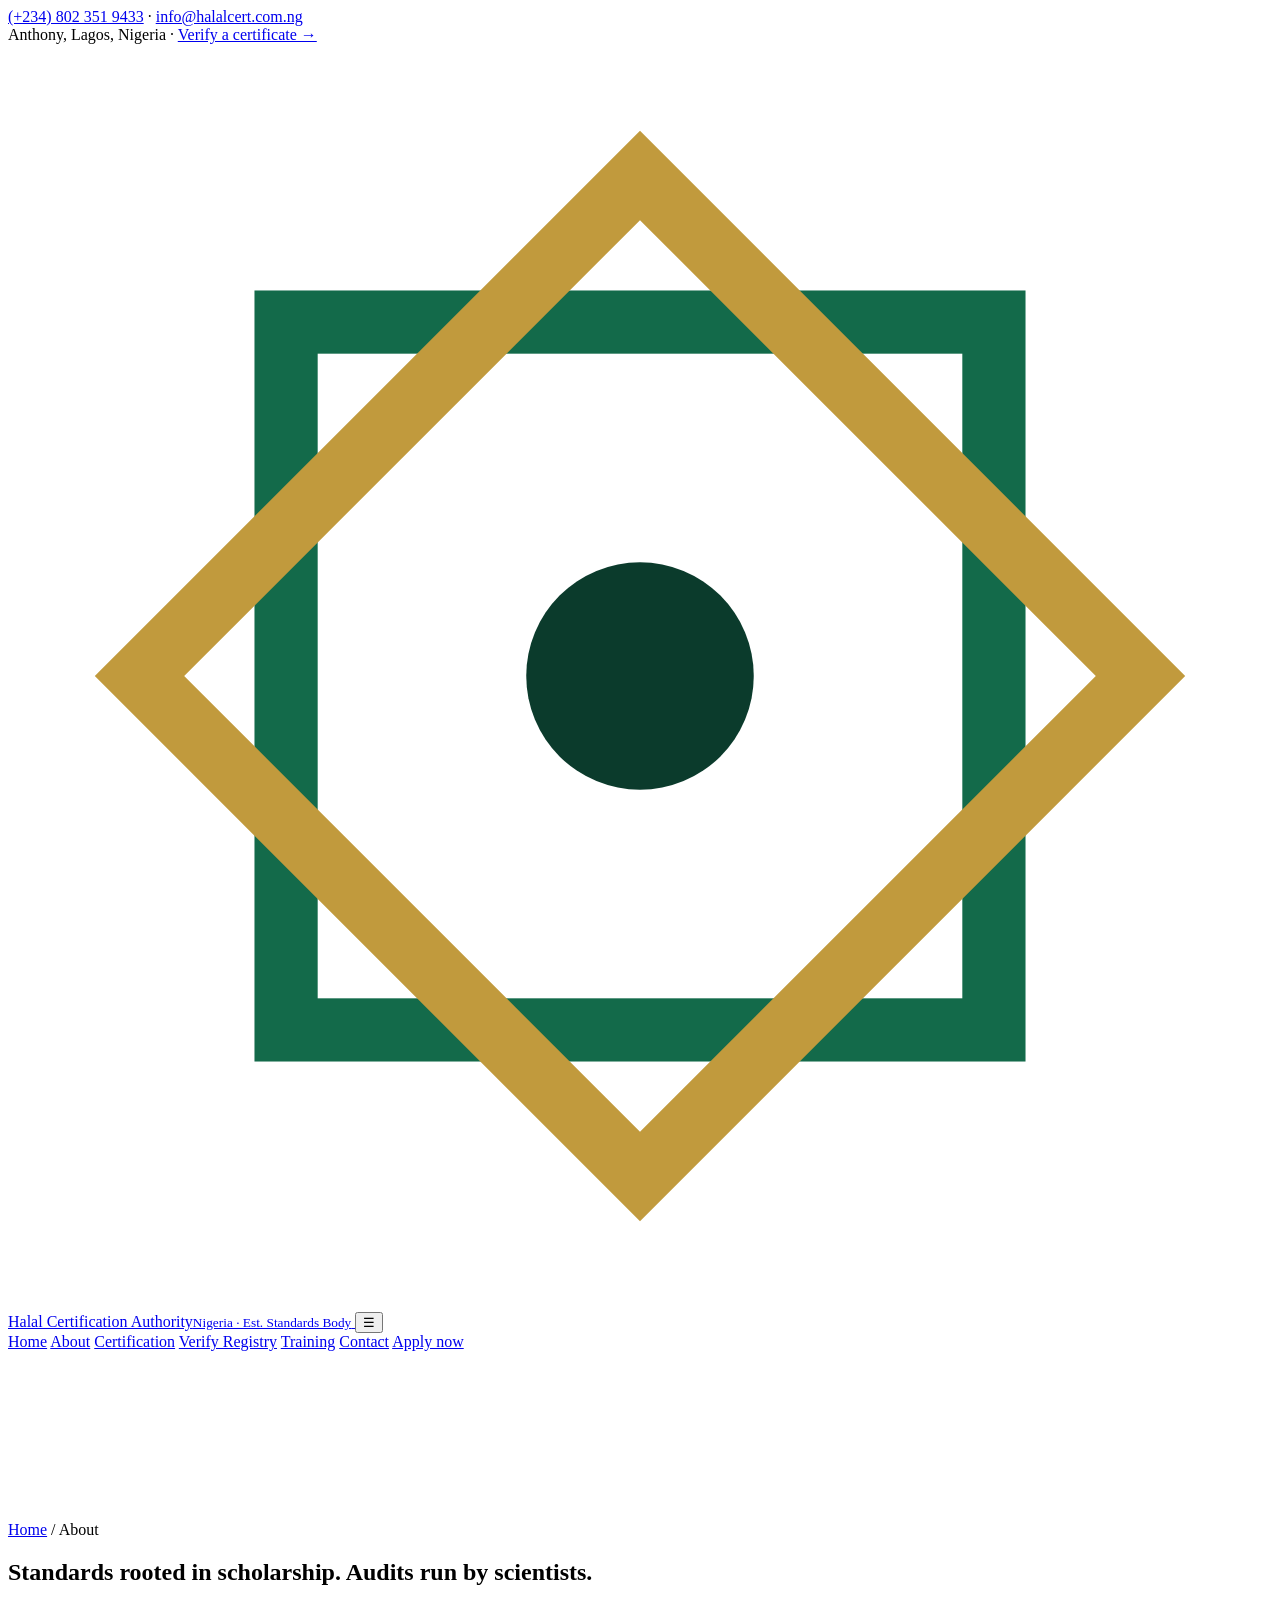
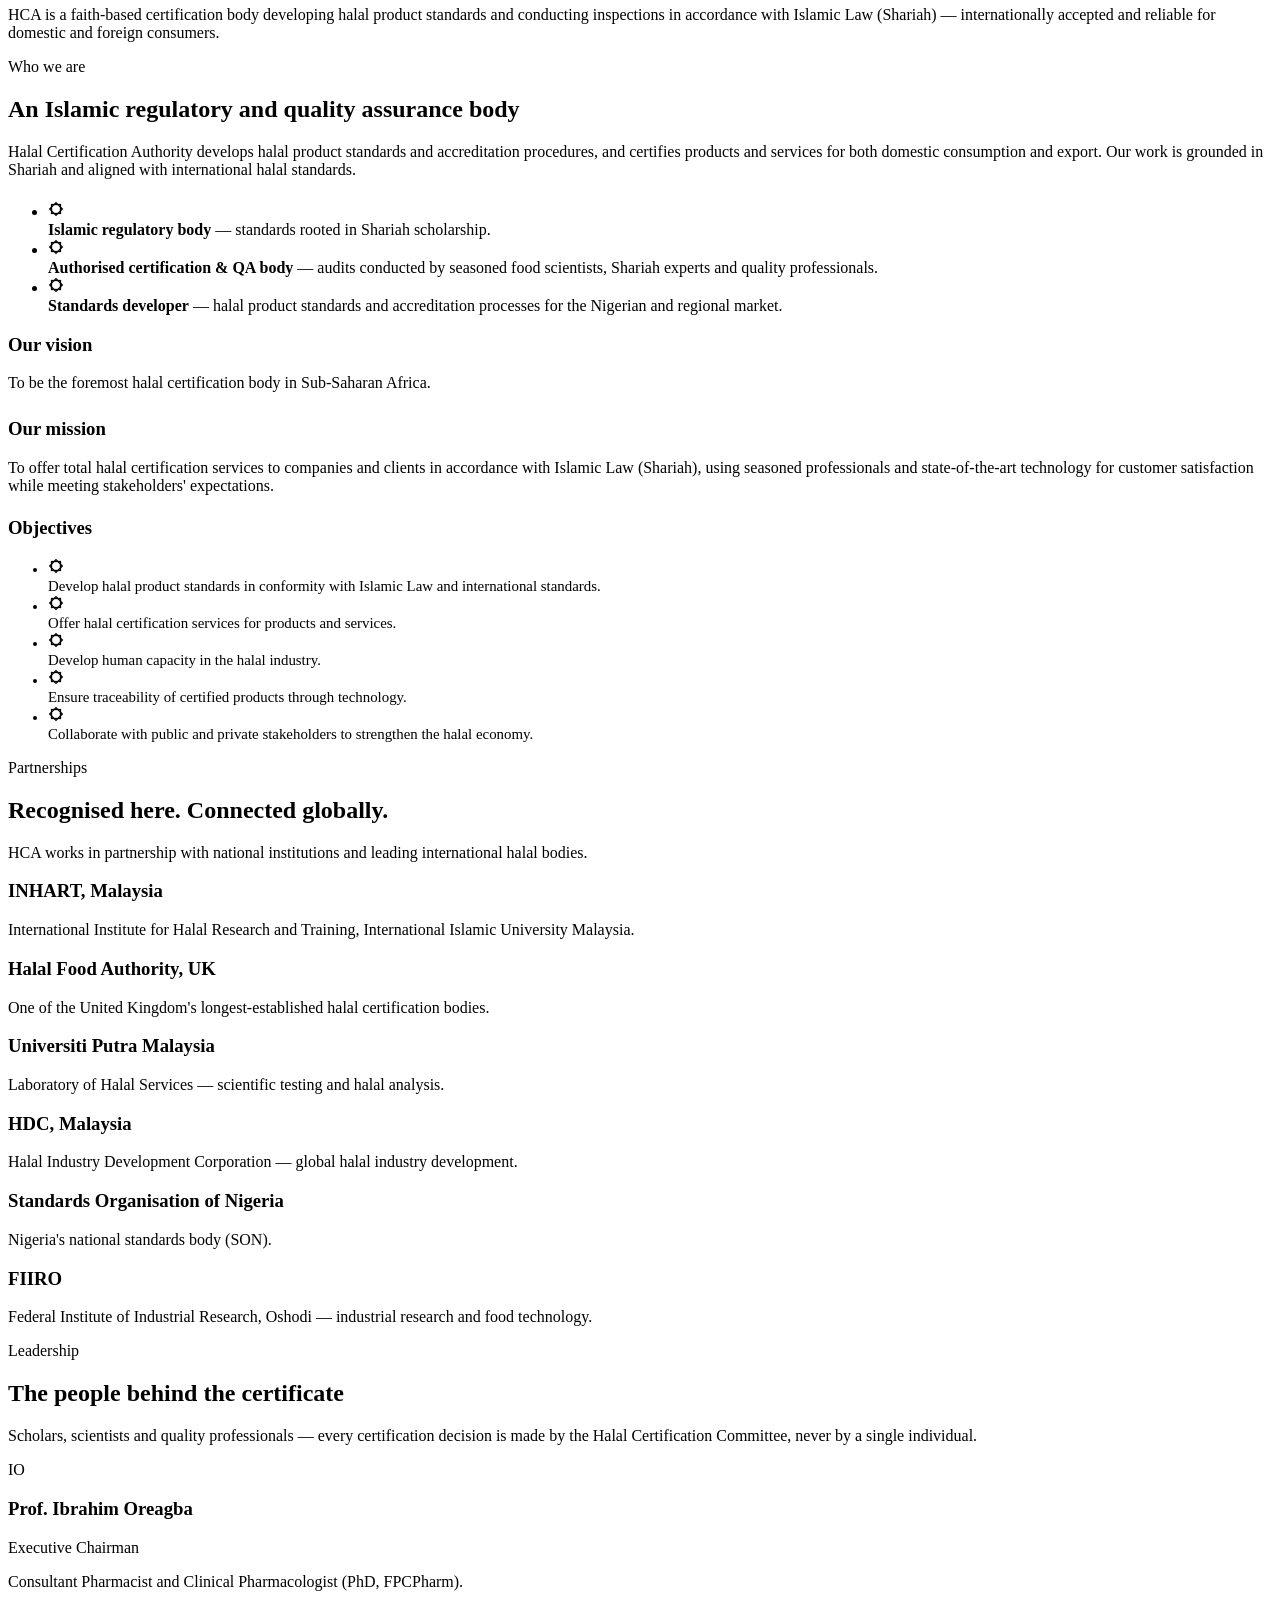
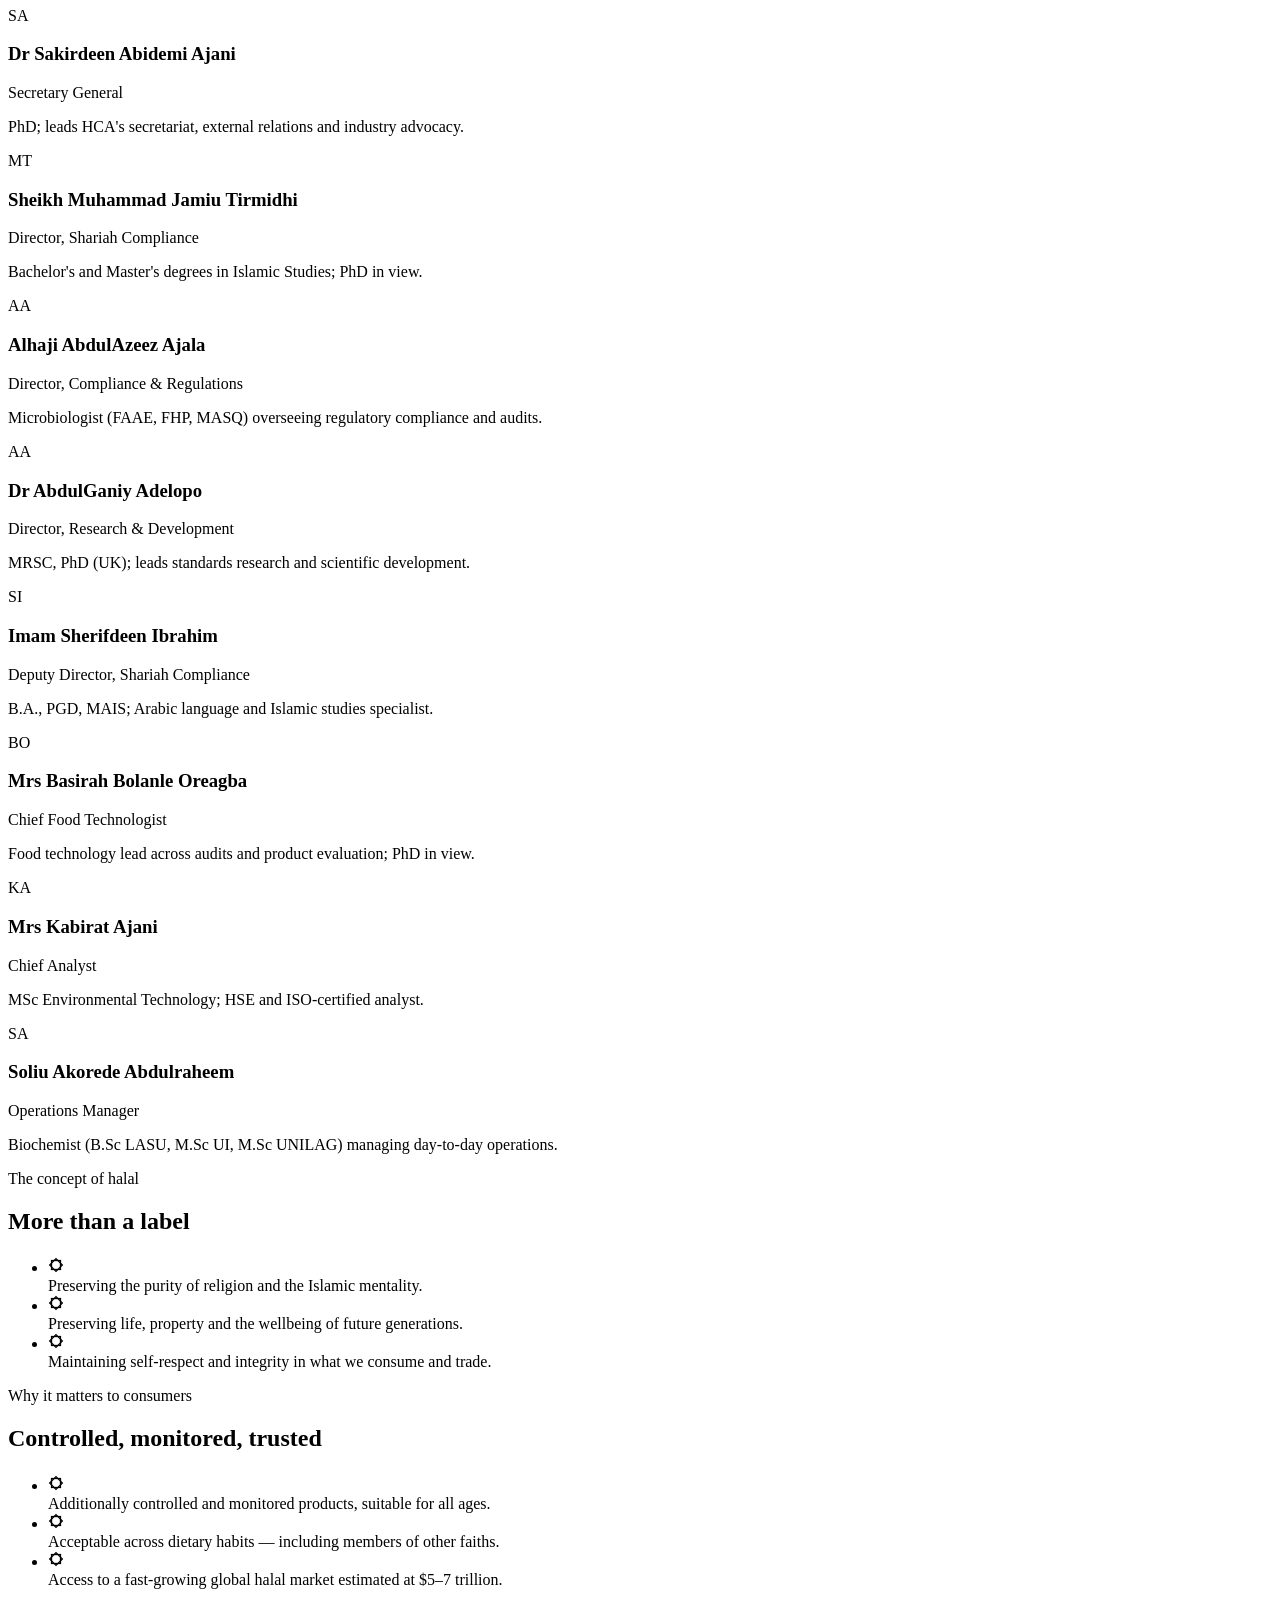
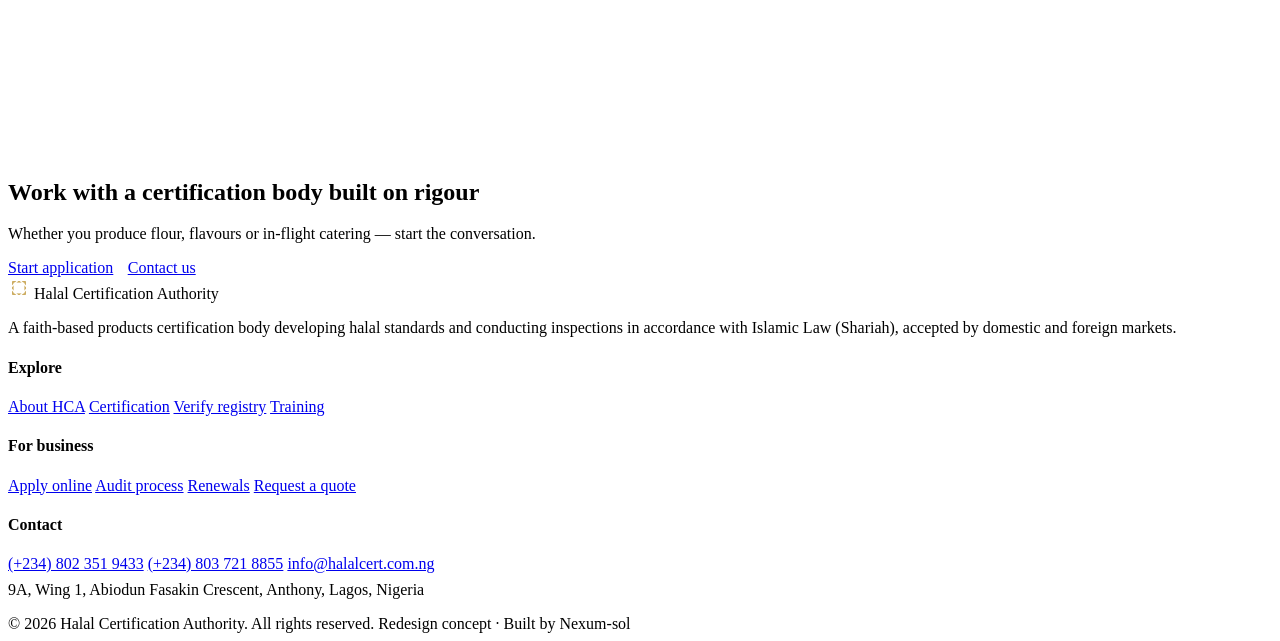
==== about.html @ 9e524f34 "Add files via upload" ====
<!DOCTYPE html>
<html lang="en">
<head>
<meta charset="UTF-8">
<meta name="viewport" content="width=device-width, initial-scale=1">
<title>About — Halal Certification Authority</title>
<meta name="description" content="Who HCA is: an Islamic regulatory and quality assurance body developing halal standards in Nigeria, with international partnerships and a leadership team of scholars and scientists.">
<link rel="preconnect" href="https://fonts.googleapis.com">
<link rel="preconnect" href="https://fonts.gstatic.com" crossorigin>
<link href="https://fonts.googleapis.com/css2?family=Marcellus&family=Albert+Sans:wght@400;500;600;700&family=IBM+Plex+Mono:wght@400;500&display=swap" rel="stylesheet">
<link rel="stylesheet" href="assets/styles.css">
</head>
<body>
<div class="topbar">
  <div class="wrap">
    <div><a href="tel:+2348023519433">(+234) 802 351 9433</a> · <a href="mailto:info@halalcert.com.ng">info@halalcert.com.ng</a></div>
    <div>Anthony, Lagos, Nigeria · <a href="verify.html">Verify a certificate →</a></div>
  </div>
</div>

<header class="site">
  <div class="wrap">
    <a class="brand" href="index.html" aria-label="Halal Certification Authority home">
      <svg class="mark" viewBox="0 0 100 100" aria-hidden="true">
        <rect x="22" y="22" width="56" height="56" fill="none" stroke="#136A4A" stroke-width="5"/>
        <rect x="22" y="22" width="56" height="56" fill="none" stroke="#C19A3D" stroke-width="5" transform="rotate(45 50 50)"/>
        <circle cx="50" cy="50" r="9" fill="#0B3B2C"/>
      </svg>
      <span class="name">Halal Certification Authority<small>Nigeria · Est. Standards Body</small></span>
    </a>
    <button id="navToggle" aria-expanded="false" aria-controls="mainNav" aria-label="Menu">☰</button>
    <nav class="main" id="mainNav">
      <a href="index.html">Home</a>
      <a href="about.html" aria-current="page">About</a>
      <a href="certification.html">Certification</a>
      <a href="verify.html">Verify Registry</a>
      <a href="training.html">Training</a>
      <a href="contact.html">Contact</a>
      <a class="btn" href="certification.html#apply">Apply now</a>
    </nav>
  </div>
</header>
<section class="page-hero">
  <svg class="pattern" aria-hidden="true" width="100%" height="100%">
    <defs>
      <pattern id="stars" width="120" height="120" patternUnits="userSpaceOnUse">
        <rect x="40" y="40" width="40" height="40" fill="none" stroke="#fff" stroke-width="1.5"/>
        <rect x="40" y="40" width="40" height="40" fill="none" stroke="#fff" stroke-width="1.5" transform="rotate(45 60 60)"/>
      </pattern>
    </defs>
    <rect width="100%" height="100%" fill="url(#stars)"/>
  </svg>
  <div class="wrap">
    <p class="crumb"><a href="index.html">Home</a> / About</p>
    <h1>Standards rooted in scholarship. Audits run by scientists.</h1>
    <p>HCA is a faith-based certification body developing halal product standards and conducting inspections in accordance with Islamic Law (Shariah) — internationally accepted and reliable for domestic and foreign consumers.</p>
  </div>
</section>

<section class="block">
  <div class="wrap">
    <div class="grid2" style="gap:3.5rem;align-items:start">
      <div>
        <p class="eyebrow">Who we are</p>
        <h2>An Islamic regulatory and quality assurance body</h2>
        <p class="lead" style="margin-top:1.2rem">Halal Certification Authority develops halal product standards and accreditation procedures, and certifies products and services for both domestic consumption and export. Our work is grounded in Shariah and aligned with international halal standards.</p>
        <ul class="list-rule" style="margin-top:1.4rem">
          <li><svg class="star" viewBox="0 0 100 100" width="16" height="16"><rect x="22" y="22" width="56" height="56" fill="none" stroke="currentColor" stroke-width="8"/><rect x="22" y="22" width="56" height="56" fill="none" stroke="currentColor" stroke-width="8" transform="rotate(45 50 50)"/></svg><div><strong>Islamic regulatory body</strong> — standards rooted in Shariah scholarship.</div></li>
          <li><svg class="star" viewBox="0 0 100 100" width="16" height="16"><rect x="22" y="22" width="56" height="56" fill="none" stroke="currentColor" stroke-width="8"/><rect x="22" y="22" width="56" height="56" fill="none" stroke="currentColor" stroke-width="8" transform="rotate(45 50 50)"/></svg><div><strong>Authorised certification &amp; QA body</strong> — audits conducted by seasoned food scientists, Shariah experts and quality professionals.</div></li>
          <li><svg class="star" viewBox="0 0 100 100" width="16" height="16"><rect x="22" y="22" width="56" height="56" fill="none" stroke="currentColor" stroke-width="8"/><rect x="22" y="22" width="56" height="56" fill="none" stroke="currentColor" stroke-width="8" transform="rotate(45 50 50)"/></svg><div><strong>Standards developer</strong> — halal product standards and accreditation processes for the Nigerian and regional market.</div></li>
        </ul>
      </div>
      <div>
        <div class="card" style="border-top:4px solid var(--gold)">
          <h3>Our vision</h3>
          <p style="margin-top:.4rem">To be the foremost halal certification body in Sub-Saharan Africa.</p>
          <h3 style="margin-top:1.6rem">Our mission</h3>
          <p style="margin-top:.4rem">To offer total halal certification services to companies and clients in accordance with Islamic Law (Shariah), using seasoned professionals and state-of-the-art technology for customer satisfaction while meeting stakeholders' expectations.</p>
        </div>
        <div class="card" style="margin-top:1.4rem">
          <h3>Objectives</h3>
          <ul class="list-rule" style="font-size:.93rem">
            <li><svg class="star" viewBox="0 0 100 100" width="16" height="16"><rect x="22" y="22" width="56" height="56" fill="none" stroke="currentColor" stroke-width="8"/><rect x="22" y="22" width="56" height="56" fill="none" stroke="currentColor" stroke-width="8" transform="rotate(45 50 50)"/></svg><div>Develop halal product standards in conformity with Islamic Law and international standards.</div></li>
            <li><svg class="star" viewBox="0 0 100 100" width="16" height="16"><rect x="22" y="22" width="56" height="56" fill="none" stroke="currentColor" stroke-width="8"/><rect x="22" y="22" width="56" height="56" fill="none" stroke="currentColor" stroke-width="8" transform="rotate(45 50 50)"/></svg><div>Offer halal certification services for products and services.</div></li>
            <li><svg class="star" viewBox="0 0 100 100" width="16" height="16"><rect x="22" y="22" width="56" height="56" fill="none" stroke="currentColor" stroke-width="8"/><rect x="22" y="22" width="56" height="56" fill="none" stroke="currentColor" stroke-width="8" transform="rotate(45 50 50)"/></svg><div>Develop human capacity in the halal industry.</div></li>
            <li><svg class="star" viewBox="0 0 100 100" width="16" height="16"><rect x="22" y="22" width="56" height="56" fill="none" stroke="currentColor" stroke-width="8"/><rect x="22" y="22" width="56" height="56" fill="none" stroke="currentColor" stroke-width="8" transform="rotate(45 50 50)"/></svg><div>Ensure traceability of certified products through technology.</div></li>
            <li><svg class="star" viewBox="0 0 100 100" width="16" height="16"><rect x="22" y="22" width="56" height="56" fill="none" stroke="currentColor" stroke-width="8"/><rect x="22" y="22" width="56" height="56" fill="none" stroke="currentColor" stroke-width="8" transform="rotate(45 50 50)"/></svg><div>Collaborate with public and private stakeholders to strengthen the halal economy.</div></li>
          </ul>
        </div>
      </div>
    </div>
  </div>
</section>

<section class="block tint">
  <div class="wrap">
    <div class="sect-head">
      <p class="eyebrow">Partnerships</p>
      <h2>Recognised here. Connected globally.</h2>
      <p class="lead">HCA works in partnership with national institutions and leading international halal bodies.</p>
    </div>
    <div class="grid3">
      <div class="card"><h3>INHART, Malaysia</h3><p>International Institute for Halal Research and Training, International Islamic University Malaysia.</p></div>
      <div class="card"><h3>Halal Food Authority, UK</h3><p>One of the United Kingdom's longest-established halal certification bodies.</p></div>
      <div class="card"><h3>Universiti Putra Malaysia</h3><p>Laboratory of Halal Services — scientific testing and halal analysis.</p></div>
      <div class="card"><h3>HDC, Malaysia</h3><p>Halal Industry Development Corporation — global halal industry development.</p></div>
      <div class="card"><h3>Standards Organisation of Nigeria</h3><p>Nigeria's national standards body (SON).</p></div>
      <div class="card"><h3>FIIRO</h3><p>Federal Institute of Industrial Research, Oshodi — industrial research and food technology.</p></div>
    </div>
  </div>
</section>

<section class="block">
  <div class="wrap">
    <div class="sect-head">
      <p class="eyebrow">Leadership</p>
      <h2>The people behind the certificate</h2>
      <p class="lead">Scholars, scientists and quality professionals — every certification decision is made by the Halal Certification Committee, never by a single individual.</p>
    </div>
    <div class="team">
      <div class="member"><div class="init">IO</div><h3>Prof. Ibrahim Oreagba</h3><div class="role">Executive Chairman</div><p>Consultant Pharmacist and Clinical Pharmacologist (PhD, FPCPharm).</p></div>
      <div class="member"><div class="init">SA</div><h3>Dr Sakirdeen Abidemi Ajani</h3><div class="role">Secretary General</div><p>PhD; leads HCA's secretariat, external relations and industry advocacy.</p></div>
      <div class="member"><div class="init">MT</div><h3>Sheikh Muhammad Jamiu Tirmidhi</h3><div class="role">Director, Shariah Compliance</div><p>Bachelor's and Master's degrees in Islamic Studies; PhD in view.</p></div>
      <div class="member"><div class="init">AA</div><h3>Alhaji AbdulAzeez Ajala</h3><div class="role">Director, Compliance &amp; Regulations</div><p>Microbiologist (FAAE, FHP, MASQ) overseeing regulatory compliance and audits.</p></div>
      <div class="member"><div class="init">AA</div><h3>Dr AbdulGaniy Adelopo</h3><div class="role">Director, Research &amp; Development</div><p>MRSC, PhD (UK); leads standards research and scientific development.</p></div>
      <div class="member"><div class="init">SI</div><h3>Imam Sherifdeen Ibrahim</h3><div class="role">Deputy Director, Shariah Compliance</div><p>B.A., PGD, MAIS; Arabic language and Islamic studies specialist.</p></div>
      <div class="member"><div class="init">BO</div><h3>Mrs Basirah Bolanle Oreagba</h3><div class="role">Chief Food Technologist</div><p>Food technology lead across audits and product evaluation; PhD in view.</p></div>
      <div class="member"><div class="init">KA</div><h3>Mrs Kabirat Ajani</h3><div class="role">Chief Analyst</div><p>MSc Environmental Technology; HSE and ISO-certified analyst.</p></div>
      <div class="member"><div class="init">SA</div><h3>Soliu Akorede Abdulraheem</h3><div class="role">Operations Manager</div><p>Biochemist (B.Sc LASU, M.Sc UI, M.Sc UNILAG) managing day-to-day operations.</p></div>
    </div>
  </div>
</section>

<section class="block tint">
  <div class="wrap">
    <div class="grid2" style="gap:3.5rem">
      <div>
        <p class="eyebrow">The concept of halal</p>
        <h2>More than a label</h2>
        <ul class="list-rule" style="margin-top:1.4rem">
          <li><svg class="star" viewBox="0 0 100 100" width="16" height="16"><rect x="22" y="22" width="56" height="56" fill="none" stroke="currentColor" stroke-width="8"/><rect x="22" y="22" width="56" height="56" fill="none" stroke="currentColor" stroke-width="8" transform="rotate(45 50 50)"/></svg><div>Preserving the purity of religion and the Islamic mentality.</div></li>
          <li><svg class="star" viewBox="0 0 100 100" width="16" height="16"><rect x="22" y="22" width="56" height="56" fill="none" stroke="currentColor" stroke-width="8"/><rect x="22" y="22" width="56" height="56" fill="none" stroke="currentColor" stroke-width="8" transform="rotate(45 50 50)"/></svg><div>Preserving life, property and the wellbeing of future generations.</div></li>
          <li><svg class="star" viewBox="0 0 100 100" width="16" height="16"><rect x="22" y="22" width="56" height="56" fill="none" stroke="currentColor" stroke-width="8"/><rect x="22" y="22" width="56" height="56" fill="none" stroke="currentColor" stroke-width="8" transform="rotate(45 50 50)"/></svg><div>Maintaining self-respect and integrity in what we consume and trade.</div></li>
        </ul>
      </div>
      <div>
        <p class="eyebrow">Why it matters to consumers</p>
        <h2>Controlled, monitored, trusted</h2>
        <ul class="list-rule" style="margin-top:1.4rem">
          <li><svg class="star" viewBox="0 0 100 100" width="16" height="16"><rect x="22" y="22" width="56" height="56" fill="none" stroke="currentColor" stroke-width="8"/><rect x="22" y="22" width="56" height="56" fill="none" stroke="currentColor" stroke-width="8" transform="rotate(45 50 50)"/></svg><div>Additionally controlled and monitored products, suitable for all ages.</div></li>
          <li><svg class="star" viewBox="0 0 100 100" width="16" height="16"><rect x="22" y="22" width="56" height="56" fill="none" stroke="currentColor" stroke-width="8"/><rect x="22" y="22" width="56" height="56" fill="none" stroke="currentColor" stroke-width="8" transform="rotate(45 50 50)"/></svg><div>Acceptable across dietary habits — including members of other faiths.</div></li>
          <li><svg class="star" viewBox="0 0 100 100" width="16" height="16"><rect x="22" y="22" width="56" height="56" fill="none" stroke="currentColor" stroke-width="8"/><rect x="22" y="22" width="56" height="56" fill="none" stroke="currentColor" stroke-width="8" transform="rotate(45 50 50)"/></svg><div>Access to a fast-growing global halal market estimated at $5–7 trillion.</div></li>
        </ul>
      </div>
    </div>
  </div>
</section>

<section class="cta-band">
  <svg class="pattern" aria-hidden="true" width="100%" height="100%"><rect width="100%" height="100%" fill="url(#stars)"/></svg>
  <div class="wrap">
    <div>
      <h2>Work with a certification body built on rigour</h2>
      <p>Whether you produce flour, flavours or in-flight catering — start the conversation.</p>
    </div>
    <div style="display:flex;gap:.9rem;flex-wrap:wrap">
      <a class="btn gold" href="certification.html#apply">Start application</a>
      <a class="btn ghost" href="contact.html">Contact us</a>
    </div>
  </div>
</section>
<footer class="site">
  <div class="wrap">
    <div>
      <div class="brandline">
        <svg class="star" viewBox="0 0 100 100" width="22" height="22"><rect x="22" y="22" width="56" height="56" fill="none" stroke="#C19A3D" stroke-width="6"/><rect x="22" y="22" width="56" height="56" fill="none" stroke="#fff" stroke-width="6" transform="rotate(45 50 50)"/></svg>
        Halal Certification Authority
      </div>
      <p>A faith-based products certification body developing halal standards and conducting inspections in accordance with Islamic Law (Shariah), accepted by domestic and foreign markets.</p>
    </div>
    <div>
      <h4>Explore</h4>
      <a href="about.html">About HCA</a>
      <a href="certification.html">Certification</a>
      <a href="verify.html">Verify registry</a>
      <a href="training.html">Training</a>
    </div>
    <div>
      <h4>For business</h4>
      <a href="certification.html#apply">Apply online</a>
      <a href="certification.html#process">Audit process</a>
      <a href="certification.html#renewal">Renewals</a>
      <a href="contact.html">Request a quote</a>
    </div>
    <div>
      <h4>Contact</h4>
      <a href="tel:+2348023519433">(+234) 802 351 9433</a>
      <a href="tel:+2348037218855">(+234) 803 721 8855</a>
      <a href="mailto:info@halalcert.com.ng">info@halalcert.com.ng</a>
      <p style="margin-top:.5rem">9A, Wing 1, Abiodun Fasakin Crescent, Anthony, Lagos, Nigeria</p>
    </div>
  </div>
  <div class="legal">
    <div class="wrap">
      <span>© <span data-year>2026</span> Halal Certification Authority. All rights reserved.</span>
      <span>Redesign concept · Built by Nexum-sol</span>
    </div>
  </div>
</footer>

<script src="assets/main.js"></script>
</body>
</html>
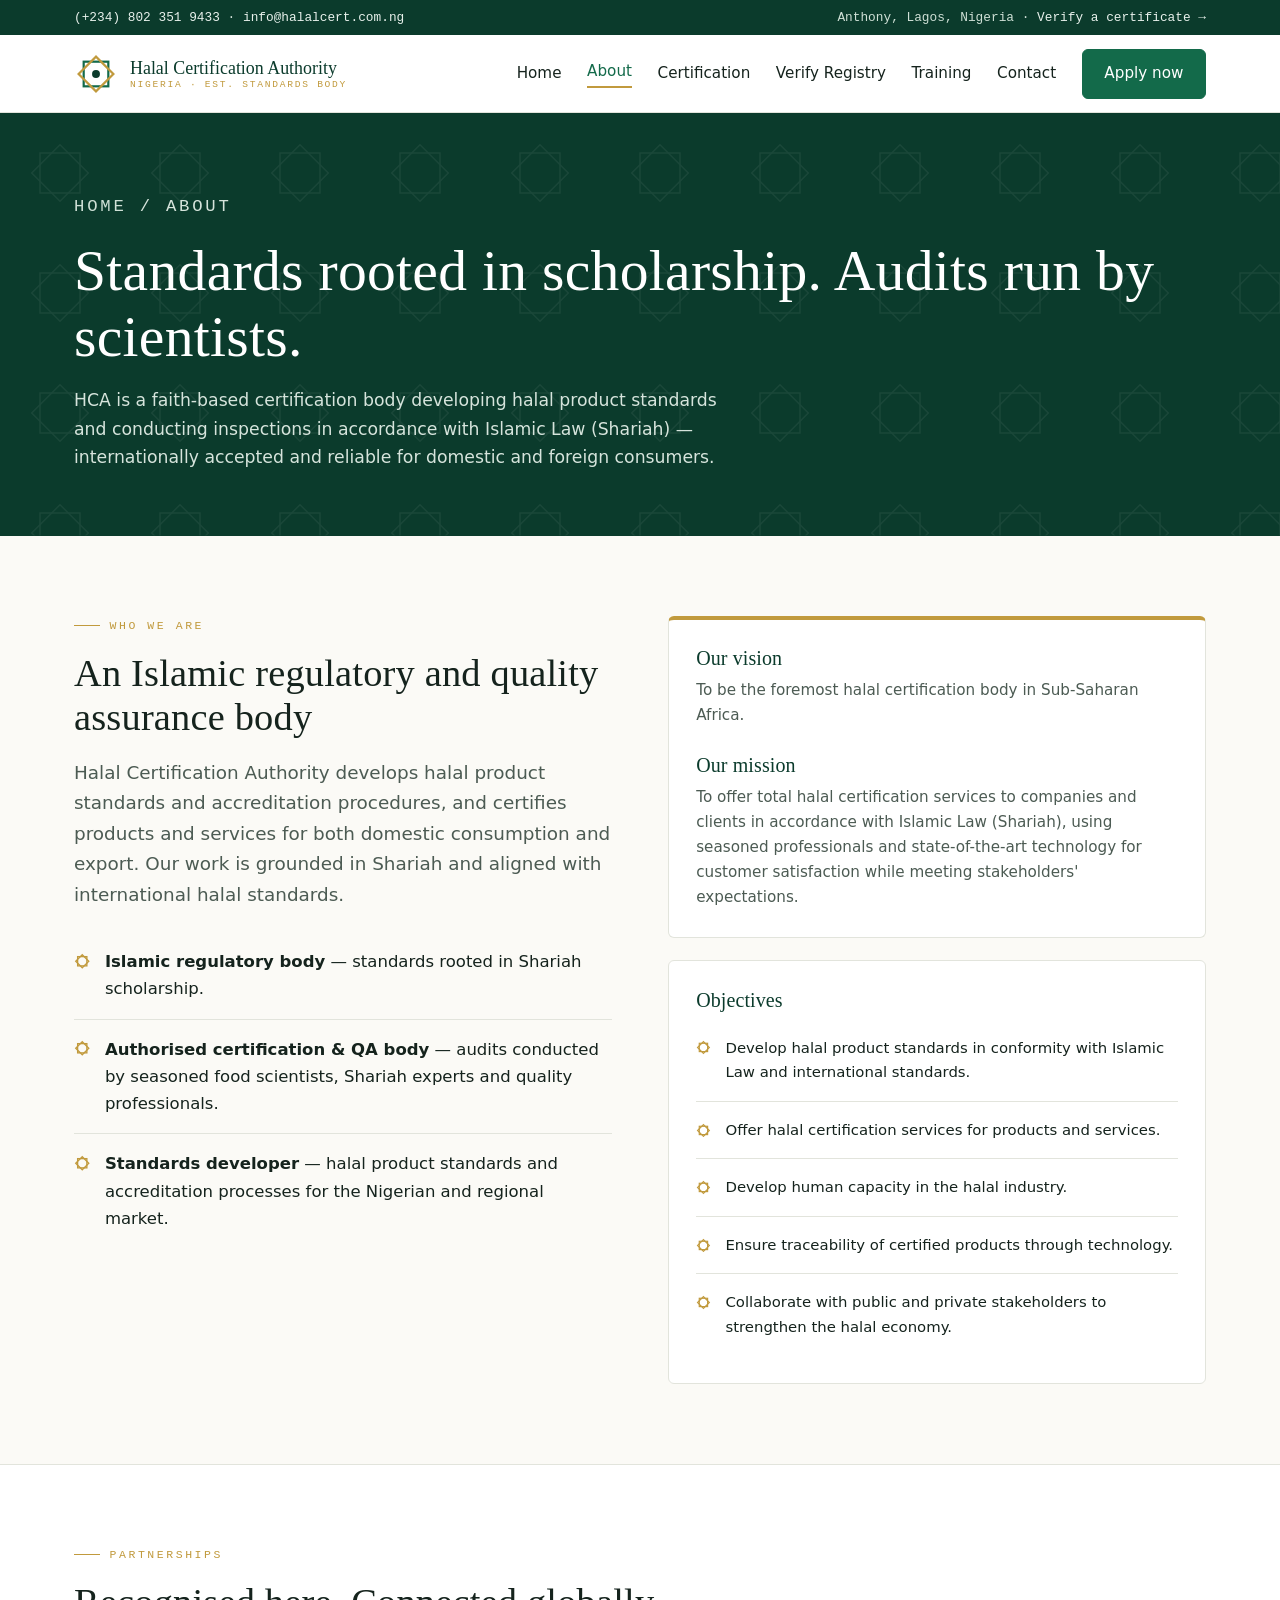
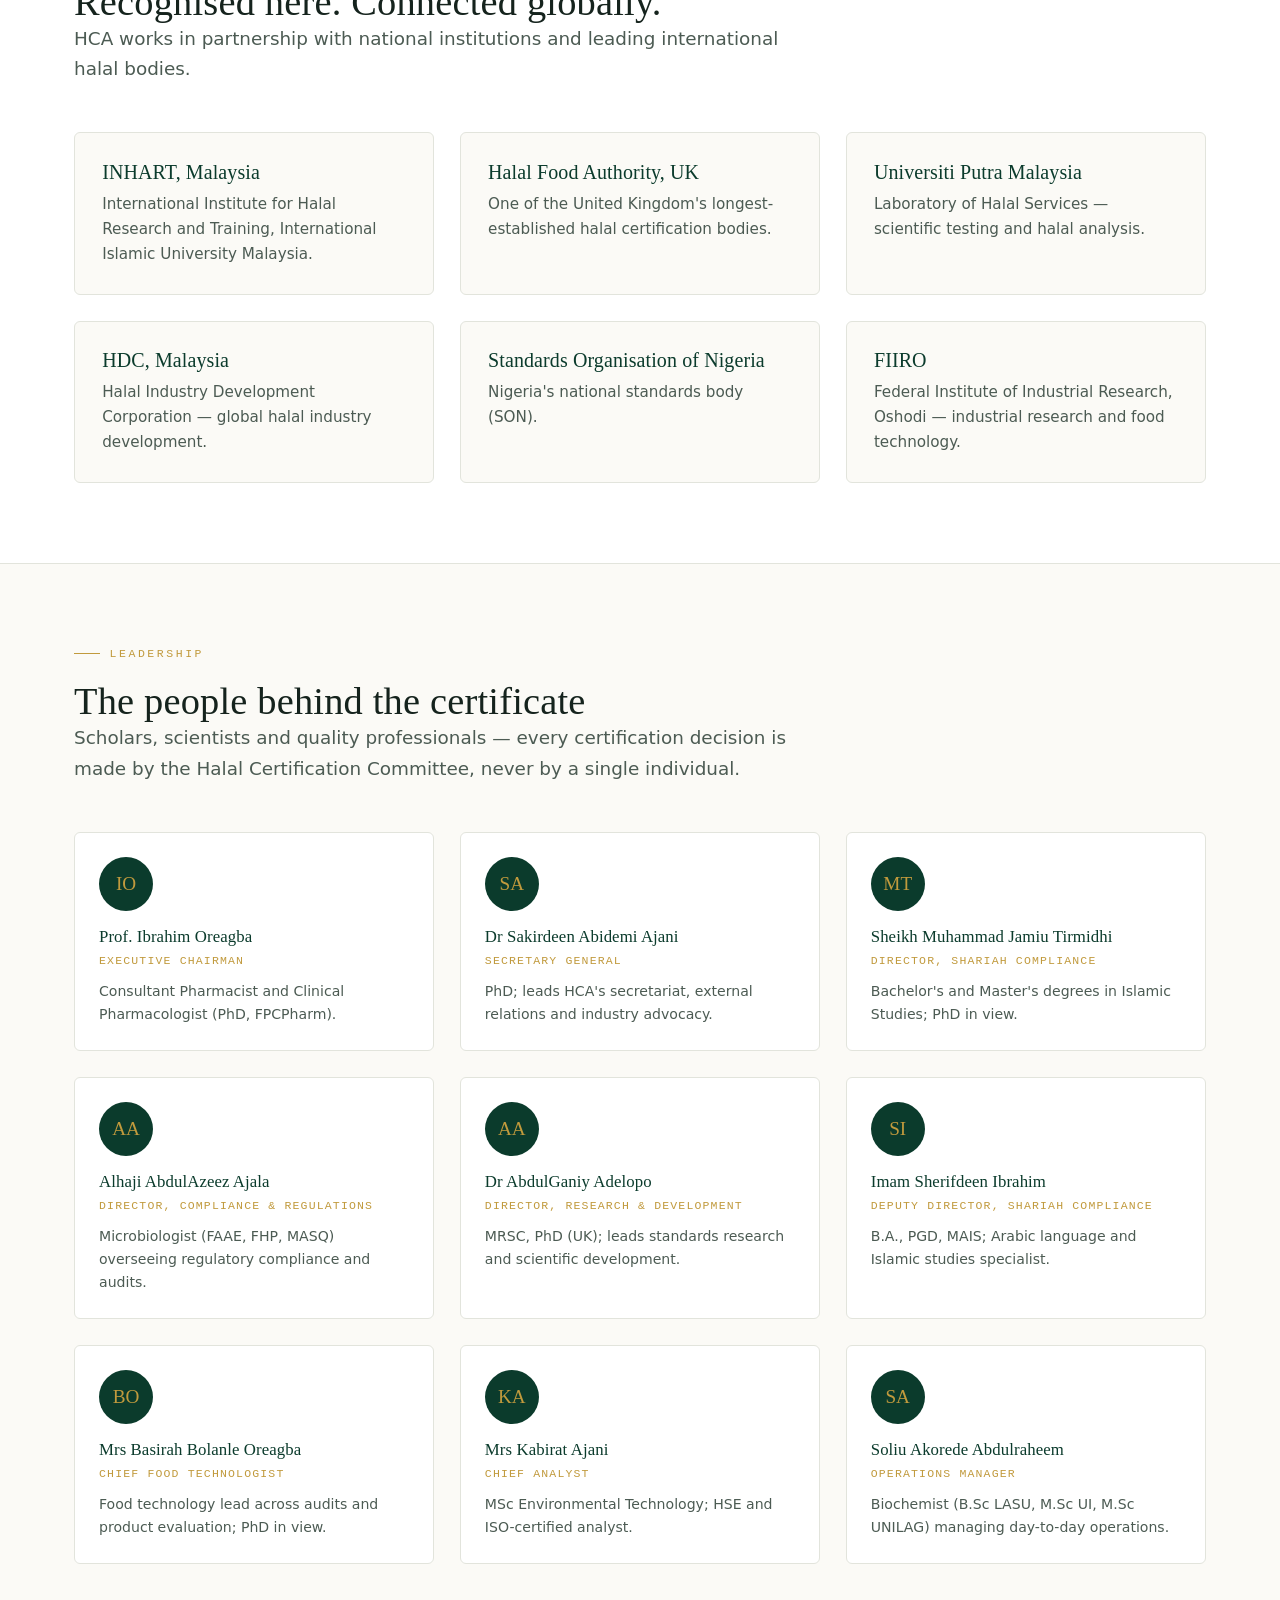
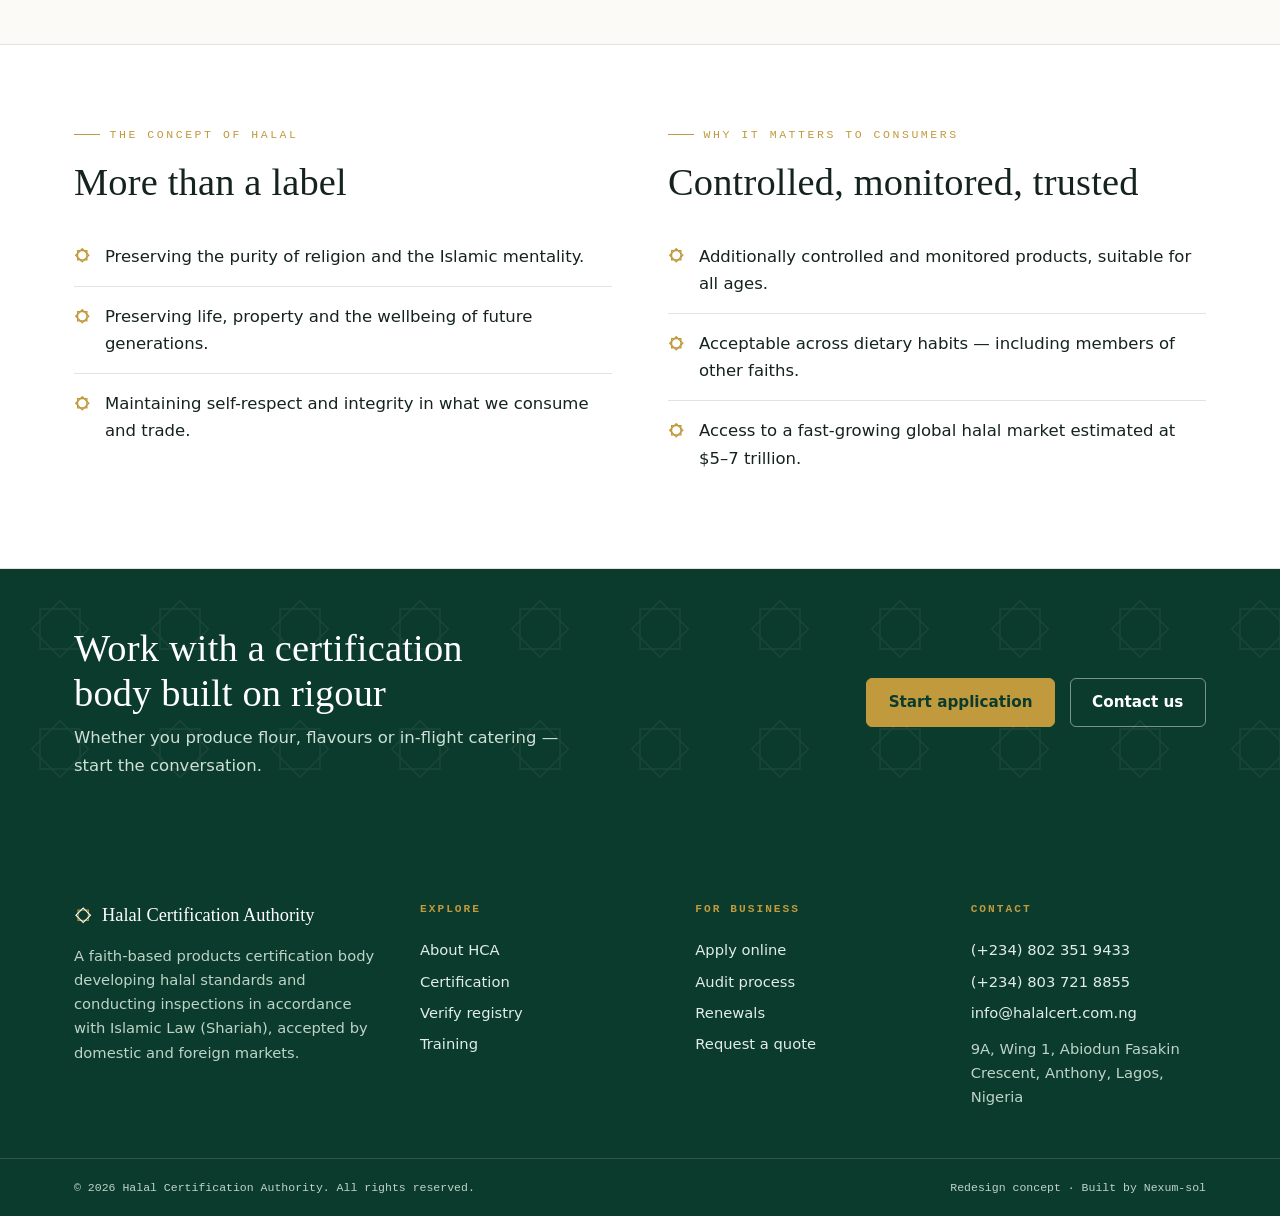
==== commit b69f5e9f: "Update stylesheet and script links in about.html" ====
--- a/about.html
+++ b/about.html
@@ -8,7 +8,7 @@
 <link rel="preconnect" href="https://fonts.googleapis.com">
 <link rel="preconnect" href="https://fonts.gstatic.com" crossorigin>
 <link href="https://fonts.googleapis.com/css2?family=Marcellus&family=Albert+Sans:wght@400;500;600;700&family=IBM+Plex+Mono:wght@400;500&display=swap" rel="stylesheet">
-<link rel="stylesheet" href="assets/styles.css">
+<link rel="stylesheet" href="styles.css">
 </head>
 <body>
 <div class="topbar">
@@ -208,6 +208,6 @@
   </div>
 </footer>
 
-<script src="assets/main.js"></script>
+<script src="main.js"></script>
 </body>
 </html>
--- a/styles.css
+++ b/styles.css
@@ -0,0 +1,284 @@
+/* ============================================================
+   Halal Certification Authority — Design System
+   Palette: brand greens from HCA identity + certification gold
+   Type: Marcellus (display) · Albert Sans (body) · IBM Plex Mono (records)
+   ============================================================ */
+
+:root{
+  --green-deep:#0B3B2C;
+  --green:#136A4A;
+  --green-soft:#E8F1EC;
+  --gold:#C19A3D;
+  --gold-soft:#F6EFDD;
+  --ivory:#FBFAF6;
+  --white:#FFFFFF;
+  --ink:#15231D;
+  --ink-soft:#4C5B53;
+  --line:#E2E4DC;
+  --valid:#136A4A;
+  --expired:#A33A2E;
+  --pending:#946A12;
+
+  --font-display:'Marcellus', serif;
+  --font-body:'Albert Sans', system-ui, sans-serif;
+  --font-mono:'IBM Plex Mono', monospace;
+
+  --maxw:1180px;
+  --radius:6px;
+  --shadow:0 10px 30px -12px rgba(11,59,44,.18);
+}
+
+*{margin:0;padding:0;box-sizing:border-box}
+html{scroll-behavior:smooth}
+@media (prefers-reduced-motion: reduce){
+  html{scroll-behavior:auto}
+  *,*::before,*::after{animation:none!important;transition:none!important}
+}
+
+body{
+  font-family:var(--font-body);
+  color:var(--ink);
+  background:var(--ivory);
+  line-height:1.65;
+  font-size:16.5px;
+  -webkit-font-smoothing:antialiased;
+}
+
+img{max-width:100%;display:block}
+a{color:var(--green);text-decoration:none}
+a:hover{text-decoration:underline}
+:focus-visible{outline:3px solid var(--gold);outline-offset:2px}
+
+.wrap{max-width:var(--maxw);margin:0 auto;padding:0 24px}
+
+h1,h2,h3,.display{font-family:var(--font-display);font-weight:400;line-height:1.15;letter-spacing:.005em}
+h1{font-size:clamp(2.3rem,5vw,3.6rem)}
+h2{font-size:clamp(1.7rem,3.4vw,2.4rem)}
+h3{font-size:1.25rem}
+.lead{font-size:1.15rem;color:var(--ink-soft);max-width:62ch}
+.eyebrow{
+  font-family:var(--font-mono);font-size:.72rem;letter-spacing:.22em;
+  text-transform:uppercase;color:var(--gold);display:flex;align-items:center;gap:.6rem;
+  margin-bottom:1rem;
+}
+.eyebrow::before{content:"";width:26px;height:1px;background:var(--gold)}
+.mono{font-family:var(--font-mono);font-size:.85em}
+
+.star{width:1em;height:1em;flex:none}
+
+.topbar{
+  background:var(--green-deep);color:#CFE0D6;font-size:.8rem;
+  font-family:var(--font-mono);
+}
+.topbar .wrap{display:flex;justify-content:space-between;gap:1rem;padding-top:.45rem;padding-bottom:.45rem;flex-wrap:wrap}
+.topbar a{color:#E8F1EC}
+
+header.site{
+  background:var(--white);border-bottom:1px solid var(--line);
+  position:sticky;top:0;z-index:50;
+}
+header.site .wrap{display:flex;align-items:center;justify-content:space-between;gap:1.5rem;padding-top:.85rem;padding-bottom:.85rem}
+.brand{display:flex;align-items:center;gap:.75rem;text-decoration:none!important}
+.brand .mark{width:44px;height:44px}
+.brand .name{font-family:var(--font-display);color:var(--green-deep);font-size:1.12rem;line-height:1.15}
+.brand .name small{display:block;font-family:var(--font-mono);font-size:.6rem;letter-spacing:.18em;text-transform:uppercase;color:var(--gold)}
+
+nav.main{display:flex;align-items:center;gap:1.6rem}
+nav.main a{color:var(--ink);font-weight:500;font-size:.95rem}
+nav.main a:hover{color:var(--green);text-decoration:none}
+nav.main a[aria-current="page"]{color:var(--green);border-bottom:2px solid var(--gold);padding-bottom:2px}
+.btn{
+  display:inline-flex;align-items:center;gap:.55rem;
+  background:var(--green);color:#fff!important;font-weight:600;font-size:.95rem;
+  padding:.7rem 1.35rem;border-radius:var(--radius);border:1px solid var(--green);
+  cursor:pointer;text-decoration:none!important;transition:background .15s;
+}
+.btn:hover{background:var(--green-deep)}
+.btn.gold{background:var(--gold);border-color:var(--gold);color:var(--green-deep)!important}
+.btn.gold:hover{filter:brightness(.95)}
+.btn.ghost{background:transparent;color:var(--white)!important;border-color:rgba(255,255,255,.45)}
+.btn.ghost:hover{background:rgba(255,255,255,.1)}
+.btn.outline{background:transparent;color:var(--green)!important;border-color:var(--green)}
+.btn.outline:hover{background:var(--green-soft)}
+
+#navToggle{display:none;background:none;border:1px solid var(--line);border-radius:var(--radius);padding:.45rem .6rem;cursor:pointer;color:var(--green-deep)}
+
+.hero{
+  background:
+    radial-gradient(1100px 480px at 85% -10%, rgba(193,154,61,.16), transparent 60%),
+    var(--green-deep);
+  color:#fff;position:relative;overflow:hidden;
+}
+.hero .pattern{position:absolute;inset:0;opacity:.06;pointer-events:none}
+.hero .wrap{position:relative;display:grid;grid-template-columns:1.15fr .85fr;gap:3.5rem;padding-top:5.5rem;padding-bottom:5.5rem;align-items:center}
+.hero h1{color:#fff}
+.hero h1 em{font-style:normal;color:var(--gold)}
+.hero p{color:#D6E4DC;margin:1.4rem 0 2.1rem;max-width:54ch;font-size:1.12rem}
+.hero .actions{display:flex;gap:.9rem;flex-wrap:wrap}
+
+.verify-card{
+  background:var(--white);color:var(--ink);border-radius:10px;box-shadow:var(--shadow);
+  padding:1.8rem;border-top:4px solid var(--gold);
+}
+.verify-card h3{display:flex;align-items:center;gap:.6rem;color:var(--green-deep);margin-bottom:.35rem}
+.verify-card p{color:var(--ink-soft);font-size:.92rem;margin:0 0 1.1rem}
+.verify-card form{display:flex;gap:.6rem}
+.verify-card input{
+  flex:1;font-family:var(--font-mono);font-size:.92rem;padding:.75rem .9rem;
+  border:1.5px solid var(--line);border-radius:var(--radius);background:var(--ivory);
+}
+.verify-card input:focus{border-color:var(--green);outline:none}
+.verify-card .hint{font-family:var(--font-mono);font-size:.72rem;color:var(--ink-soft);margin-top:.8rem}
+
+.stats{background:var(--white);border-bottom:1px solid var(--line)}
+.stats .wrap{display:grid;grid-template-columns:repeat(4,1fr);padding-top:2.2rem;padding-bottom:2.2rem;gap:1.5rem}
+.stat .n{font-family:var(--font-display);font-size:2.2rem;color:var(--green-deep)}
+.stat .n span{color:var(--gold)}
+.stat .l{font-family:var(--font-mono);font-size:.72rem;letter-spacing:.14em;text-transform:uppercase;color:var(--ink-soft)}
+
+section.block{padding:5rem 0}
+section.block.tint{background:var(--white);border-block:1px solid var(--line)}
+.sect-head{max-width:720px;margin-bottom:3rem}
+
+.grid2{display:grid;grid-template-columns:repeat(2,1fr);gap:1.6rem}
+.grid3{display:grid;grid-template-columns:repeat(3,1fr);gap:1.6rem}
+.grid4{display:grid;grid-template-columns:repeat(4,1fr);gap:1.6rem}
+
+.card{
+  background:var(--white);border:1px solid var(--line);border-radius:var(--radius);
+  padding:1.7rem;
+}
+.card .ic{width:42px;height:42px;border-radius:50%;background:var(--green-soft);display:flex;align-items:center;justify-content:center;color:var(--green);margin-bottom:1.05rem}
+.card h3{color:var(--green-deep);margin-bottom:.5rem}
+.card p{color:var(--ink-soft);font-size:.95rem}
+.tint .card{background:var(--ivory)}
+
+.steps{counter-reset:step;display:grid;grid-template-columns:repeat(5,1fr);gap:1.1rem}
+.step{position:relative;background:var(--white);border:1px solid var(--line);border-radius:var(--radius);padding:1.4rem 1.2rem 1.2rem}
+.step::before{
+  counter-increment:step;content:"0" counter(step);
+  font-family:var(--font-mono);font-size:.78rem;color:var(--gold);letter-spacing:.12em;
+  display:block;margin-bottom:.7rem;
+}
+.step h4{font-size:.98rem;color:var(--green-deep);line-height:1.35;font-weight:600}
+.step p{font-size:.85rem;color:var(--ink-soft);margin-top:.4rem}
+
+.registry-tools{display:flex;gap:.8rem;flex-wrap:wrap;margin-bottom:1.4rem}
+.registry-tools input[type="search"]{
+  flex:1;min-width:230px;font-family:var(--font-mono);font-size:.9rem;
+  padding:.7rem .95rem;border:1.5px solid var(--line);border-radius:var(--radius);background:var(--white);
+}
+.registry-tools select{
+  font-family:var(--font-body);font-size:.92rem;padding:.7rem .8rem;
+  border:1.5px solid var(--line);border-radius:var(--radius);background:var(--white);color:var(--ink);
+}
+.registry-tools input:focus,.registry-tools select:focus{border-color:var(--green);outline:none}
+
+.table-wrap{overflow-x:auto;background:var(--white);border:1px solid var(--line);border-radius:var(--radius)}
+table.registry{width:100%;border-collapse:collapse;min-width:780px}
+table.registry th{
+  font-family:var(--font-mono);font-size:.68rem;letter-spacing:.14em;text-transform:uppercase;
+  text-align:left;color:var(--ink-soft);background:var(--ivory);
+  padding:.85rem 1rem;border-bottom:1px solid var(--line);
+}
+table.registry td{padding:.95rem 1rem;border-bottom:1px solid var(--line);font-size:.92rem;vertical-align:top}
+table.registry tr:last-child td{border-bottom:none}
+table.registry td .co{font-weight:600;color:var(--green-deep)}
+table.registry td .id{font-family:var(--font-mono);font-size:.78rem;color:var(--ink-soft)}
+
+.badge{
+  display:inline-flex;align-items:center;gap:.4rem;font-family:var(--font-mono);
+  font-size:.7rem;letter-spacing:.08em;text-transform:uppercase;
+  padding:.28rem .65rem;border-radius:99px;white-space:nowrap;
+}
+.badge::before{content:"";width:7px;height:7px;border-radius:50%;background:currentColor}
+.badge.valid{color:var(--valid);background:var(--green-soft)}
+.badge.expired{color:var(--expired);background:#F7E8E5}
+.badge.renewal{color:var(--pending);background:var(--gold-soft)}
+
+.demo-note{
+  font-family:var(--font-mono);font-size:.74rem;color:var(--ink-soft);
+  background:var(--gold-soft);border:1px dashed var(--gold);border-radius:var(--radius);
+  padding:.7rem 1rem;margin-top:1.1rem;
+}
+
+.result-panel{margin-top:1rem;display:none}
+.result-panel.show{display:block}
+
+form.std{display:grid;gap:1.1rem}
+form.std .row{display:grid;grid-template-columns:repeat(2,1fr);gap:1.1rem}
+form.std label{font-weight:600;font-size:.88rem;color:var(--green-deep);display:block;margin-bottom:.35rem}
+form.std input,form.std select,form.std textarea{
+  width:100%;font-family:var(--font-body);font-size:.95rem;padding:.75rem .9rem;
+  border:1.5px solid var(--line);border-radius:var(--radius);background:var(--white);color:var(--ink);
+}
+form.std input:focus,form.std select:focus,form.std textarea:focus{border-color:var(--green);outline:none}
+form.std textarea{min-height:120px;resize:vertical}
+.form-note{font-size:.83rem;color:var(--ink-soft)}
+
+.list-rule{list-style:none}
+.list-rule li{padding:1rem 0;border-bottom:1px solid var(--line);display:flex;gap:.9rem;align-items:flex-start}
+.list-rule li:last-child{border-bottom:none}
+.list-rule .star{color:var(--gold);margin-top:.3rem}
+
+.team{display:grid;grid-template-columns:repeat(3,1fr);gap:1.6rem}
+.member{background:var(--white);border:1px solid var(--line);border-radius:var(--radius);padding:1.5rem}
+.member .init{
+  width:54px;height:54px;border-radius:50%;background:var(--green-deep);color:var(--gold);
+  font-family:var(--font-display);font-size:1.2rem;display:flex;align-items:center;justify-content:center;margin-bottom:1rem;
+}
+.member h3{font-size:1.05rem;color:var(--green-deep)}
+.member .role{font-family:var(--font-mono);font-size:.72rem;letter-spacing:.1em;text-transform:uppercase;color:var(--gold);margin:.3rem 0 .6rem}
+.member p{font-size:.88rem;color:var(--ink-soft)}
+
+.logo-wall{display:flex;flex-wrap:wrap;gap:.7rem}
+.logo-wall span{
+  font-family:var(--font-mono);font-size:.78rem;color:var(--ink-soft);
+  border:1px solid var(--line);background:var(--white);border-radius:99px;padding:.45rem .95rem;
+}
+
+.cta-band{background:var(--green-deep);color:#fff;position:relative;overflow:hidden}
+.cta-band .pattern{position:absolute;inset:0;opacity:.06;pointer-events:none}
+.cta-band .wrap{position:relative;display:flex;align-items:center;justify-content:space-between;gap:2rem;padding-top:3.6rem;padding-bottom:3.6rem;flex-wrap:wrap}
+.cta-band h2{color:#fff;max-width:24ch}
+.cta-band p{color:#CFE0D6;margin-top:.6rem;max-width:48ch}
+
+.page-hero{background:var(--green-deep);color:#fff;position:relative;overflow:hidden}
+.page-hero .pattern{position:absolute;inset:0;opacity:.06;pointer-events:none}
+.page-hero .wrap{position:relative;padding-top:4rem;padding-bottom:4rem;max-width:var(--maxw)}
+.page-hero h1{color:#fff}
+.page-hero p{color:#D6E4DC;margin-top:1rem;max-width:60ch;font-size:1.08rem}
+.crumb{font-family:var(--font-mono);font-size:.72rem;letter-spacing:.16em;text-transform:uppercase;color:var(--gold);margin-bottom:1rem}
+.crumb a{color:#CFE0D6}
+
+footer.site{background:var(--green-deep);color:#BFD3C8;font-size:.92rem}
+footer.site .wrap{display:grid;grid-template-columns:1.3fr 1fr 1fr 1fr;gap:2.5rem;padding-top:4rem;padding-bottom:3rem}
+footer.site h4{font-family:var(--font-mono);font-size:.7rem;letter-spacing:.18em;text-transform:uppercase;color:var(--gold);margin-bottom:1rem}
+footer.site a{color:#E2EDE7;display:block;padding:.22rem 0}
+footer.site .brandline{font-family:var(--font-display);color:#fff;font-size:1.15rem;margin-bottom:.8rem;display:flex;gap:.6rem;align-items:center}
+footer.site .legal{border-top:1px solid rgba(255,255,255,.14)}
+footer.site .legal .wrap{display:flex;justify-content:space-between;gap:1rem;padding-top:1.2rem;padding-bottom:1.2rem;font-family:var(--font-mono);font-size:.72rem;flex-wrap:wrap}
+
+@media (max-width:980px){
+  .hero .wrap{grid-template-columns:1fr;padding-top:4rem;padding-bottom:4rem}
+  .stats .wrap{grid-template-columns:repeat(2,1fr)}
+  .grid3,.grid4,.team{grid-template-columns:repeat(2,1fr)}
+  .steps{grid-template-columns:repeat(2,1fr)}
+  footer.site .wrap{grid-template-columns:1fr 1fr}
+}
+@media (max-width:680px){
+  nav.main{
+    display:none;position:absolute;top:100%;left:0;right:0;background:var(--white);
+    flex-direction:column;align-items:stretch;padding:1rem 1.5rem;gap:0;border-bottom:1px solid var(--line);
+    box-shadow:var(--shadow);
+  }
+  nav.main.open{display:flex}
+  nav.main a{padding:.8rem 0;border-bottom:1px solid var(--line)}
+  nav.main .btn{margin-top:1rem;justify-content:center}
+  #navToggle{display:block}
+  .grid2,.grid3,.grid4,.team,.steps{grid-template-columns:1fr}
+  form.std .row{grid-template-columns:1fr}
+  .verify-card form{flex-direction:column}
+  footer.site .wrap{grid-template-columns:1fr}
+  .topbar .wrap{justify-content:center}
+}
